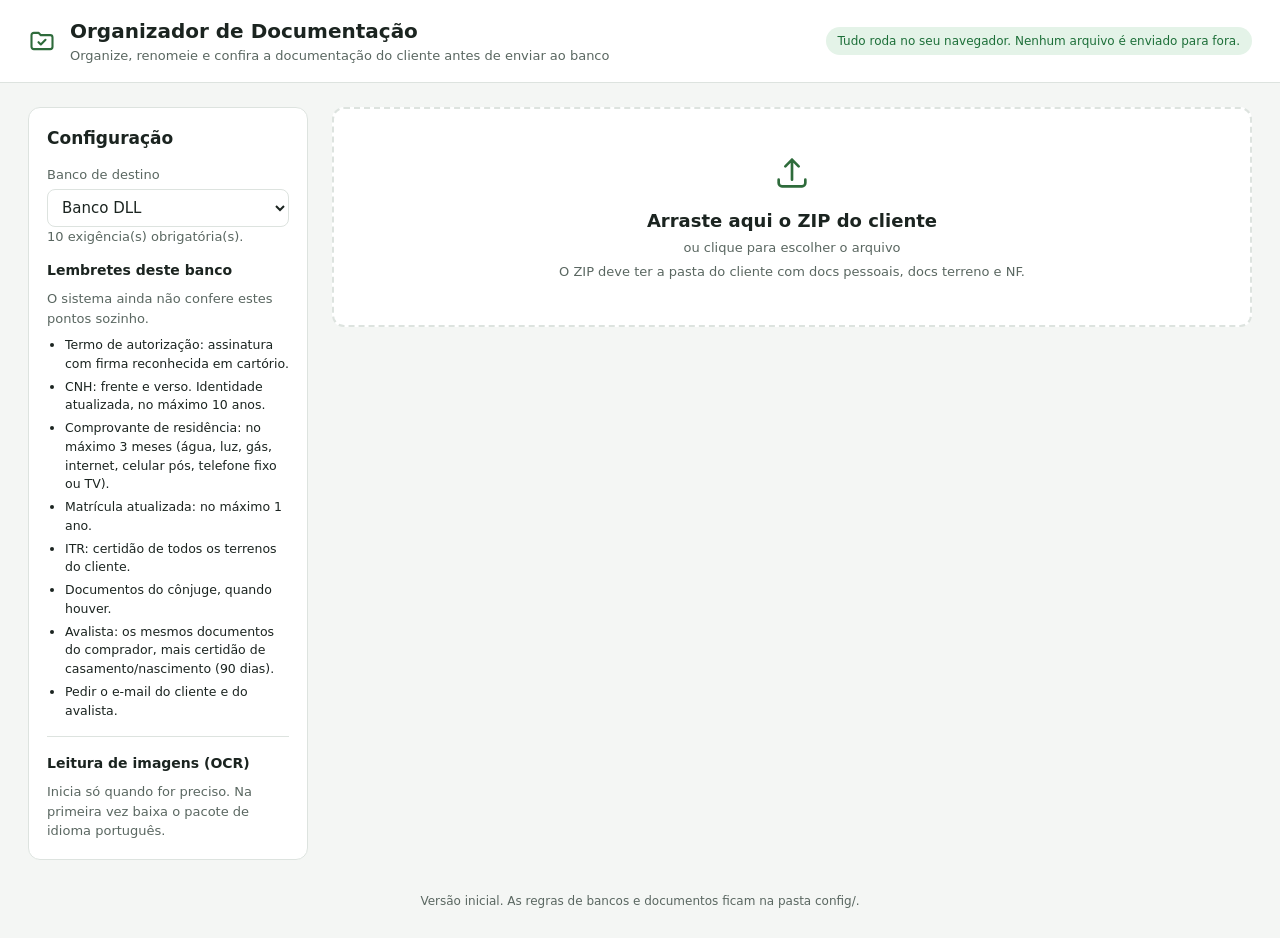
==== index.html @ eab96fc3 "primeira versao" ====
<!DOCTYPE html>
<html lang="pt-BR">
<head>
  <meta charset="utf-8">
  <meta name="viewport" content="width=device-width, initial-scale=1">
  <title>Organizador de Documentação</title>
  <link rel="stylesheet" href="css/estilo.css">
</head>
<body>

<header class="topo">
  <div class="marca">
    <svg class="logo" viewBox="0 0 24 24" width="28" height="28" aria-hidden="true" fill="none" stroke="currentColor" stroke-width="1.8" stroke-linecap="round" stroke-linejoin="round">
      <path d="M3 7a2 2 0 0 1 2-2h4l2 2h8a2 2 0 0 1 2 2v8a2 2 0 0 1-2 2H5a2 2 0 0 1-2-2z"/>
      <path d="M9 13l2 2 4-4"/>
    </svg>
    <div>
      <h1>Organizador de Documentação</h1>
      <p>Organize, renomeie e confira a documentação do cliente antes de enviar ao banco</p>
    </div>
  </div>
  <span class="selo">Tudo roda no seu navegador. Nenhum arquivo é enviado para fora.</span>
</header>

<main class="layout">

  <aside class="painel" aria-label="Configuração">
    <h2>Configuração</h2>

    <label for="banco">Banco de destino</label>
    <select id="banco"></select>
    <p id="banco-resumo" class="ajuda"></p>
    <div id="lembretes" class="lembretes" hidden>
      <h3>Lembretes deste banco</h3>
      <p class="ajuda">O sistema ainda não confere estes pontos sozinho.</p>
      <ul></ul>
    </div>

    <div class="divisor"></div>

    <h3>Leitura de imagens (OCR)</h3>
    <p id="ocr-status" class="ajuda">Inicia só quando for preciso. Na primeira vez baixa o pacote de idioma português.</p>
  </aside>

  <section class="conteudo">

    <div id="envio">
      <div id="dropzone" class="dropzone" tabindex="0" role="button" aria-label="Escolher ou arrastar o ZIP do cliente">
        <svg viewBox="0 0 24 24" width="40" height="40" aria-hidden="true" fill="none" stroke="currentColor" stroke-width="1.6" stroke-linecap="round" stroke-linejoin="round">
          <path d="M12 16V4m0 0l-4 4m4-4l4 4"/><path d="M4 16v2a2 2 0 0 0 2 2h12a2 2 0 0 0 2-2v-2"/>
        </svg>
        <p class="dz-titulo">Arraste aqui o ZIP do cliente</p>
        <p class="dz-sub">ou clique para escolher o arquivo</p>
        <p class="dz-sub">O ZIP deve ter a pasta do cliente com docs pessoais, docs terreno e NF.</p>
        <input id="arquivo" type="file" accept=".zip,application/zip" hidden>
      </div>
      <div id="erro" class="caixa erro" role="alert" hidden></div>
    </div>

    <div id="processando" class="cartao" hidden>
      <h2>Analisando documentos</h2>
      <progress id="barra" max="100" value="0"></progress>
      <p id="proc-texto" class="ajuda">Lendo o ZIP...</p>
      <p id="proc-ocr" class="ajuda"></p>
    </div>

    <div id="resultado" hidden>

      <div class="cartao cabecalho-cliente">
        <div class="campo">
          <label for="cliente">Nome do cliente (nome da pasta e do ZIP final)</label>
          <input id="cliente" type="text" autocomplete="off">
        </div>
        <div id="chips" class="chips"></div>
        <button id="novo" type="button" class="botao">Novo cliente</button>
      </div>

      <section class="cartao">
        <h2><span class="num">1</span> Documentos identificados</h2>
        <p class="ajuda">Se algum tipo estiver errado ou como "não identificado", corrija na coluna Tipo.</p>
        <div class="tabela-rolagem">
          <table id="tabela">
            <thead>
              <tr><th>Arquivo original</th><th>Tipo</th><th>Novo nome</th><th>Confiança</th><th>Observação</th></tr>
            </thead>
            <tbody></tbody>
          </table>
        </div>
      </section>

      <section class="cartao">
        <h2><span class="num">2</span> Validação para o banco</h2>
        <div id="status" class="status"></div>
        <div class="duas-colunas">
          <div>
            <h3>Obrigatórios</h3>
            <ul id="lista-obrig" class="checklist"></ul>
          </div>
          <div>
            <h3>Opcionais</h3>
            <ul id="lista-opc" class="checklist"></ul>
          </div>
        </div>
        <div id="avisos"></div>
      </section>

      <section class="cartao">
        <h2><span class="num">3</span> Resultado</h2>
        <details>
          <summary>Ver como ficará a estrutura de pastas</summary>
          <pre id="arvore"></pre>
        </details>
        <div class="acoes">
          <button id="baixar-zip" type="button" class="botao principal">Baixar ZIP organizado</button>
          <button id="baixar-csv" type="button" class="botao">Relatório (CSV)</button>
          <button id="baixar-resumo" type="button" class="botao">Resumo da validação</button>
        </div>
      </section>

    </div>
  </section>
</main>

<footer class="rodape">Versão inicial. As regras de bancos e documentos ficam na pasta config/.</footer>

<script src="lib/jszip/jszip.min.js"></script>
<script src="lib/pdfjs/pdf.min.js"></script>
<script src="lib/tesseract/tesseract.min.js"></script>
<script type="module" src="js/app.js"></script>
</body>
</html>
---- css/estilo.css ----
/* Organizador de Documentação - estilo base.
   Para trocar as cores da marca, edite só as variáveis em :root. */

:root {
  --fundo: #f4f6f4;
  --cartao: #ffffff;
  --texto: #1b2420;
  --muted: #5a6761;
  --borda: #dde3df;
  --acento: #2e6b3b;
  --acento-hover: #25572f;
  --acento-fundo: #e7f1e9;
  --on-acento: #ffffff;
  --ok: #1d6f39;
  --ok-fundo: #e4f3e8;
  --aviso: #7d5200;
  --aviso-fundo: #fdf2d9;
  --erro: #a02424;
  --erro-fundo: #fbe8e8;
  --info: #1d4f7c;
  --info-fundo: #e5f0fa;
  --raio: 12px;
  --fonte: system-ui, -apple-system, "Segoe UI", Roboto, "Helvetica Neue", Arial, sans-serif;
  --mono: ui-monospace, "Cascadia Mono", Consolas, monospace;
}

@media (prefers-color-scheme: dark) {
  :root {
    --fundo: #121715;
    --cartao: #1b2220;
    --texto: #e8eeea;
    --muted: #a3b0a9;
    --borda: #2e3935;
    --acento: #5fb273;
    --acento-hover: #74c387;
    --acento-fundo: #1f2f24;
    --on-acento: #0f1a13;
    --ok: #7fd197;
    --ok-fundo: #1b2f22;
    --aviso: #f0c56a;
    --aviso-fundo: #33290f;
    --erro: #f29a9a;
    --erro-fundo: #3a1c1c;
    --info: #8fc0ea;
    --info-fundo: #1a2a38;
  }
}

* { box-sizing: border-box; }
[hidden] { display: none !important; }

body {
  margin: 0;
  background: var(--fundo);
  color: var(--texto);
  font-family: var(--fonte);
  font-size: 15px;
  line-height: 1.5;
}

h1, h2, h3, p { margin: 0; }
h1 { font-size: 20px; font-weight: 600; }
h2 { font-size: 17px; font-weight: 600; display: flex; align-items: center; gap: 10px; margin-bottom: 6px; }
h3 { font-size: 14px; font-weight: 600; margin: 4px 0 8px; }

/* ---------- topo ---------- */
.topo {
  display: flex; flex-wrap: wrap; align-items: center; justify-content: space-between; gap: 12px;
  padding: 16px 28px;
  background: var(--cartao);
  border-bottom: 1px solid var(--borda);
}
.marca { display: flex; align-items: center; gap: 14px; }
.marca p { color: var(--muted); font-size: 13px; }
.logo { color: var(--acento); flex: none; }
.selo {
  font-size: 12px; color: var(--ok); background: var(--ok-fundo);
  padding: 5px 12px; border-radius: 999px;
}

/* ---------- layout ---------- */
.layout {
  display: grid; grid-template-columns: 280px minmax(0, 1fr); gap: 24px;
  max-width: 1280px; margin: 0 auto; padding: 24px 28px;
  align-items: start;
}
.painel {
  background: var(--cartao); border: 1px solid var(--borda); border-radius: var(--raio);
  padding: 18px; position: sticky; top: 16px;
}
.painel h2 { margin-bottom: 14px; }
.painel label { display: block; font-size: 13px; color: var(--muted); margin-bottom: 4px; }
.divisor { height: 1px; background: var(--borda); margin: 16px 0; }
.lembretes { margin-top: 14px; }
.lembretes ul { margin: 8px 0 0; padding-left: 18px; font-size: 12.5px; color: var(--texto); }
.lembretes li { margin: 4px 0; }
tr.ignorado td { color: var(--muted); }
select:disabled { opacity: .7; }
.ajuda { font-size: 13px; color: var(--muted); }
.conteudo { display: flex; flex-direction: column; gap: 18px; min-width: 0; }

.cartao {
  background: var(--cartao); border: 1px solid var(--borda); border-radius: var(--raio);
  padding: 18px 20px;
}
.cartao > .ajuda { margin-bottom: 12px; }
#resultado { display: flex; flex-direction: column; gap: 18px; }

.num {
  display: inline-flex; align-items: center; justify-content: center;
  width: 24px; height: 24px; border-radius: 50%;
  background: var(--acento-fundo); color: var(--acento); font-size: 13px; font-weight: 600;
}

/* ---------- formulários ---------- */
select, input[type="text"] {
  width: 100%; font: inherit; color: var(--texto);
  background: var(--cartao); border: 1px solid var(--borda); border-radius: 8px;
  padding: 8px 10px;
}
select:focus-visible, input[type="text"]:focus-visible,
.botao:focus-visible, .dropzone:focus-visible, summary:focus-visible {
  outline: 2px solid var(--acento); outline-offset: 2px;
}
.botao {
  font: inherit; font-weight: 500; cursor: pointer;
  padding: 9px 16px; border-radius: 8px;
  background: var(--cartao); color: var(--texto); border: 1px solid var(--borda);
}
.botao:hover { border-color: var(--muted); }
.botao.principal { background: var(--acento); color: var(--on-acento); border-color: var(--acento); }
.botao.principal:hover { background: var(--acento-hover); border-color: var(--acento-hover); }
.botao:disabled { opacity: .6; cursor: progress; }

/* ---------- envio ---------- */
.dropzone {
  border: 2px dashed var(--borda); border-radius: var(--raio); background: var(--cartao);
  padding: 44px 20px; text-align: center; cursor: pointer; color: var(--muted);
  transition: border-color .15s, background .15s;
}
.dropzone:hover, .dropzone.sobre { border-color: var(--acento); background: var(--acento-fundo); }
.dropzone svg { color: var(--acento); margin-bottom: 8px; }
.dz-titulo { font-size: 18px; font-weight: 600; color: var(--texto); }
.dz-sub { font-size: 13px; margin-top: 4px; }

.caixa { border-radius: 8px; padding: 10px 14px; font-size: 14px; margin-top: 12px; }
.caixa.erro { background: var(--erro-fundo); color: var(--erro); }

progress { width: 100%; height: 10px; margin: 10px 0 6px; accent-color: var(--acento); }

/* ---------- cabeçalho do cliente ---------- */
.cabecalho-cliente { display: flex; flex-wrap: wrap; gap: 16px; align-items: flex-end; }
.cabecalho-cliente .campo { flex: 1 1 300px; }
.cabecalho-cliente label { display: block; font-size: 13px; color: var(--muted); margin-bottom: 4px; }
.chips { display: flex; flex-wrap: wrap; gap: 8px; }
.chip { font-size: 12px; padding: 4px 10px; border-radius: 999px; background: var(--acento-fundo); color: var(--acento); }
.chip.alerta { background: var(--aviso-fundo); color: var(--aviso); }

/* ---------- tabela ---------- */
.tabela-rolagem { overflow-x: auto; }
table { width: 100%; border-collapse: collapse; font-size: 13.5px; }
th { text-align: left; font-weight: 600; color: var(--muted); padding: 8px 10px; border-bottom: 1px solid var(--borda); white-space: nowrap; }
td { padding: 8px 10px; border-bottom: 1px solid var(--borda); vertical-align: middle; }
tr.revisar td { background: var(--aviso-fundo); }
td.origem { word-break: break-all; min-width: 180px; }
td.novo { font-weight: 500; word-break: break-all; min-width: 160px; }
td select { min-width: 220px; padding: 5px 8px; font-size: 13px; }
.conf { display: inline-block; font-size: 12px; padding: 2px 8px; border-radius: 999px; background: var(--ok-fundo); color: var(--ok); white-space: nowrap; }
.conf.media { background: var(--aviso-fundo); color: var(--aviso); }
.conf.nenhuma { background: var(--borda); color: var(--muted); }

/* ---------- validação ---------- */
.status { font-size: 16px; font-weight: 600; padding: 12px 16px; border-radius: 8px; margin: 8px 0 16px; }
.status.apto { background: var(--ok-fundo); color: var(--ok); }
.status.ressalvas { background: var(--aviso-fundo); color: var(--aviso); }
.status.nao-apto { background: var(--erro-fundo); color: var(--erro); }
.duas-colunas { display: grid; grid-template-columns: minmax(0, 3fr) minmax(0, 2fr); gap: 24px; }
.checklist { list-style: none; margin: 0; padding: 0; }
.checklist li { display: flex; gap: 10px; padding: 5px 0; font-size: 14px; align-items: flex-start; }
.checklist .marca-item { flex: none; width: 20px; height: 20px; border-radius: 50%; display: inline-flex; align-items: center; justify-content: center; font-size: 12px; font-weight: 700; margin-top: 1px; }
.checklist .sim .marca-item { background: var(--ok-fundo); color: var(--ok); }
.checklist .nao .marca-item { background: var(--erro-fundo); color: var(--erro); }
.checklist .opc .marca-item { background: var(--borda); color: var(--muted); }
.checklist small { display: block; color: var(--muted); font-size: 12px; word-break: break-all; }
#avisos { margin-top: 14px; display: flex; flex-direction: column; gap: 8px; }
.aviso-linha { background: var(--aviso-fundo); color: var(--aviso); border-radius: 8px; padding: 8px 12px; font-size: 13.5px; }

/* ---------- resultado ---------- */
details { margin: 8px 0 16px; }
summary { cursor: pointer; font-size: 14px; color: var(--muted); }
pre { background: var(--fundo); border: 1px solid var(--borda); border-radius: 8px; padding: 12px; overflow-x: auto; font-family: var(--mono); font-size: 12.5px; margin: 10px 0 0; }
.acoes { display: flex; flex-wrap: wrap; gap: 10px; }

.rodape { text-align: center; color: var(--muted); font-size: 12px; padding: 8px 0 28px; }

/* ---------- telas menores ---------- */
@media (max-width: 860px) {
  .layout { grid-template-columns: minmax(0, 1fr); padding: 16px; }
  .painel { position: static; }
  .topo { padding: 14px 16px; }
  .duas-colunas { grid-template-columns: minmax(0, 1fr); }
}
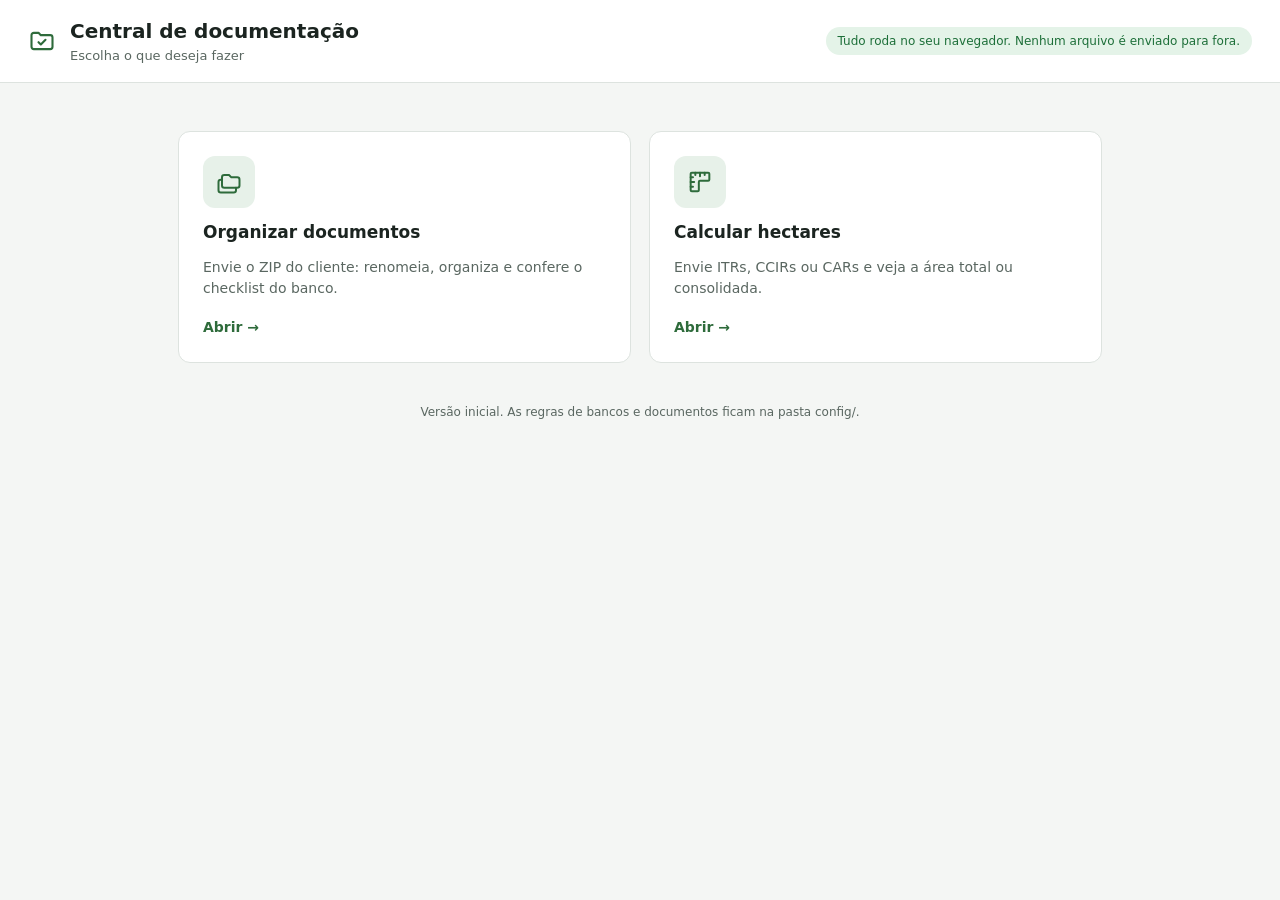
==== commit c43f1dbe: "Add files via upload" ====
--- a/index.html
+++ b/index.html
@@ -3,7 +3,7 @@
 <head>
   <meta charset="utf-8">
   <meta name="viewport" content="width=device-width, initial-scale=1">
-  <title>Organizador de Documentação</title>
+  <title>Central de documentação</title>
   <link rel="stylesheet" href="css/estilo.css">
 </head>
 <body>
@@ -15,117 +15,42 @@
       <path d="M9 13l2 2 4-4"/>
     </svg>
     <div>
-      <h1>Organizador de Documentação</h1>
-      <p>Organize, renomeie e confira a documentação do cliente antes de enviar ao banco</p>
+      <h1>Central de documentação</h1>
+      <p>Escolha o que deseja fazer</p>
     </div>
   </div>
   <span class="selo">Tudo roda no seu navegador. Nenhum arquivo é enviado para fora.</span>
 </header>
 
-<main class="layout">
+<main class="menu">
 
-  <aside class="painel" aria-label="Configuração">
-    <h2>Configuração</h2>
+  <a class="cartao-menu" href="organizar.html">
+    <span class="icone">
+      <svg viewBox="0 0 24 24" width="28" height="28" aria-hidden="true" fill="none" stroke="currentColor" stroke-width="1.7" stroke-linecap="round" stroke-linejoin="round">
+        <path d="M8 6h4l2 2h5a2 2 0 0 1 2 2v5a2 2 0 0 1-2 2H8a2 2 0 0 1-2-2V8a2 2 0 0 1 2-2z"/>
+        <path d="M6 10H5a2 2 0 0 0-2 2v7a2 2 0 0 0 2 2h11a2 2 0 0 0 2-2v-2"/>
+      </svg>
+    </span>
+    <strong>Organizar documentos</strong>
+    <span class="descricao">Envie o ZIP do cliente: renomeia, organiza e confere o checklist do banco.</span>
+    <em>Abrir &rarr;</em>
+  </a>
 
-    <label for="banco">Banco de destino</label>
-    <select id="banco"></select>
-    <p id="banco-resumo" class="ajuda"></p>
-    <div id="lembretes" class="lembretes" hidden>
-      <h3>Lembretes deste banco</h3>
-      <p class="ajuda">O sistema ainda não confere estes pontos sozinho.</p>
-      <ul></ul>
-    </div>
+  <a class="cartao-menu" href="hectares.html">
+    <span class="icone">
+      <svg viewBox="0 0 24 24" width="28" height="28" aria-hidden="true" fill="none" stroke="currentColor" stroke-width="1.7" stroke-linecap="round" stroke-linejoin="round">
+        <path d="M5 4h14a1 1 0 0 1 1 1v5a1 1 0 0 1-1 1h-7a1 1 0 0 0-1 1v7a1 1 0 0 1-1 1H5a1 1 0 0 1-1-1V5a1 1 0 0 1 1-1z"/>
+        <path d="M4 8h2M4 12h3M4 16h2M8 4v2M12 4v3M16 4v2"/>
+      </svg>
+    </span>
+    <strong>Calcular hectares</strong>
+    <span class="descricao">Envie ITRs, CCIRs ou CARs e veja a área total ou consolidada.</span>
+    <em>Abrir &rarr;</em>
+  </a>
 
-    <div class="divisor"></div>
-
-    <h3>Leitura de imagens (OCR)</h3>
-    <p id="ocr-status" class="ajuda">Inicia só quando for preciso. Na primeira vez baixa o pacote de idioma português.</p>
-  </aside>
-
-  <section class="conteudo">
-
-    <div id="envio">
-      <div id="dropzone" class="dropzone" tabindex="0" role="button" aria-label="Escolher ou arrastar o ZIP do cliente">
-        <svg viewBox="0 0 24 24" width="40" height="40" aria-hidden="true" fill="none" stroke="currentColor" stroke-width="1.6" stroke-linecap="round" stroke-linejoin="round">
-          <path d="M12 16V4m0 0l-4 4m4-4l4 4"/><path d="M4 16v2a2 2 0 0 0 2 2h12a2 2 0 0 0 2-2v-2"/>
-        </svg>
-        <p class="dz-titulo">Arraste aqui o ZIP do cliente</p>
-        <p class="dz-sub">ou clique para escolher o arquivo</p>
-        <p class="dz-sub">O ZIP deve ter a pasta do cliente com docs pessoais, docs terreno e NF.</p>
-        <input id="arquivo" type="file" accept=".zip,application/zip" hidden>
-      </div>
-      <div id="erro" class="caixa erro" role="alert" hidden></div>
-    </div>
-
-    <div id="processando" class="cartao" hidden>
-      <h2>Analisando documentos</h2>
-      <progress id="barra" max="100" value="0"></progress>
-      <p id="proc-texto" class="ajuda">Lendo o ZIP...</p>
-      <p id="proc-ocr" class="ajuda"></p>
-    </div>
-
-    <div id="resultado" hidden>
-
-      <div class="cartao cabecalho-cliente">
-        <div class="campo">
-          <label for="cliente">Nome do cliente (nome da pasta e do ZIP final)</label>
-          <input id="cliente" type="text" autocomplete="off">
-        </div>
-        <div id="chips" class="chips"></div>
-        <button id="novo" type="button" class="botao">Novo cliente</button>
-      </div>
-
-      <section class="cartao">
-        <h2><span class="num">1</span> Documentos identificados</h2>
-        <p class="ajuda">Se algum tipo estiver errado ou como "não identificado", corrija na coluna Tipo.</p>
-        <div class="tabela-rolagem">
-          <table id="tabela">
-            <thead>
-              <tr><th>Arquivo original</th><th>Tipo</th><th>Novo nome</th><th>Confiança</th><th>Observação</th></tr>
-            </thead>
-            <tbody></tbody>
-          </table>
-        </div>
-      </section>
-
-      <section class="cartao">
-        <h2><span class="num">2</span> Validação para o banco</h2>
-        <div id="status" class="status"></div>
-        <div class="duas-colunas">
-          <div>
-            <h3>Obrigatórios</h3>
-            <ul id="lista-obrig" class="checklist"></ul>
-          </div>
-          <div>
-            <h3>Opcionais</h3>
-            <ul id="lista-opc" class="checklist"></ul>
-          </div>
-        </div>
-        <div id="avisos"></div>
-      </section>
-
-      <section class="cartao">
-        <h2><span class="num">3</span> Resultado</h2>
-        <details>
-          <summary>Ver como ficará a estrutura de pastas</summary>
-          <pre id="arvore"></pre>
-        </details>
-        <div class="acoes">
-          <button id="baixar-zip" type="button" class="botao principal">Baixar ZIP organizado</button>
-          <button id="baixar-csv" type="button" class="botao">Relatório (CSV)</button>
-          <button id="baixar-resumo" type="button" class="botao">Resumo da validação</button>
-        </div>
-      </section>
-
-    </div>
-  </section>
 </main>
 
 <footer class="rodape">Versão inicial. As regras de bancos e documentos ficam na pasta config/.</footer>
 
-<script src="lib/jszip/jszip.min.js"></script>
-<script src="lib/pdfjs/pdf.min.js"></script>
-<script src="lib/tesseract/tesseract.min.js"></script>
-<script type="module" src="js/app.js"></script>
 </body>
 </html>
--- a/css/estilo.css
+++ b/css/estilo.css
@@ -95,6 +95,17 @@
 .lembretes ul { margin: 8px 0 0; padding-left: 18px; font-size: 12.5px; color: var(--texto); }
 .lembretes li { margin: 4px 0; }
 tr.ignorado td { color: var(--muted); }
+tr.removido td { color: var(--muted); text-decoration: line-through; }
+tr.removido td.obs, tr.removido td.conf-celula { text-decoration: none; }
+td input.detalhe { min-width: 200px; padding: 5px 8px; font-size: 13px; }
+td input.detalhe:disabled { opacity: .5; }
+.botao.pequeno { padding: 3px 10px; font-size: 12px; font-weight: 400; }
+tr.texto-linha td { background: var(--fundo); border-bottom: 1px solid var(--borda); }
+tr.texto-linha pre { margin: 0; max-height: 260px; overflow: auto; white-space: pre-wrap; word-break: break-word; }
+.dup-bloco { margin-top: 14px; font-size: 13px; background: var(--acento-fundo); border-radius: 8px; padding: 10px 14px; }
+.dup-bloco.aviso { background: var(--aviso-fundo); color: var(--aviso); }
+.dup-bloco h3 { margin: 0 0 6px; font-size: 13px; }
+.dup-bloco ul { margin: 0; padding-left: 18px; word-break: break-all; }
 select:disabled { opacity: .7; }
 .ajuda { font-size: 13px; color: var(--muted); }
 .conteudo { display: flex; flex-direction: column; gap: 18px; min-width: 0; }
@@ -193,6 +204,67 @@
 
 .rodape { text-align: center; color: var(--muted); font-size: 12px; padding: 8px 0 28px; }
 
+/* ---------- menu inicial e navegação ---------- */
+.topo-acoes { display: flex; flex-wrap: wrap; align-items: center; gap: 12px; }
+a.botao.voltar { display: inline-block; text-decoration: none; font-size: 14px; }
+a.botao.voltar:focus-visible, .cartao-menu:focus-visible { outline: 2px solid var(--acento); outline-offset: 2px; }
+.menu {
+  display: grid; grid-template-columns: repeat(auto-fit, minmax(240px, 1fr)); gap: 18px;
+  max-width: 980px; margin: 0 auto; padding: 48px 28px 32px;
+}
+.cartao-menu {
+  display: flex; flex-direction: column; align-items: flex-start; gap: 12px;
+  background: var(--cartao); border: 1px solid var(--borda); border-radius: var(--raio);
+  padding: 24px; text-decoration: none; color: var(--texto);
+  transition: border-color .15s, background .15s;
+}
+.cartao-menu:hover { border-color: var(--acento); background: var(--acento-fundo); }
+.cartao-menu .icone {
+  display: inline-flex; align-items: center; justify-content: center;
+  width: 52px; height: 52px; border-radius: var(--raio);
+  background: var(--acento-fundo); color: var(--acento);
+}
+.cartao-menu:hover .icone { background: var(--cartao); }
+.cartao-menu strong { font-size: 17px; font-weight: 600; }
+.cartao-menu .descricao { font-size: 14px; color: var(--muted); }
+.cartao-menu em { margin-top: auto; padding-top: 6px; font-style: normal; font-weight: 600; font-size: 14px; color: var(--acento); }
+
+/* ---------- calcular hectares ---------- */
+.pagina { display: flex; flex-direction: column; gap: 18px; max-width: 1180px; margin: 0 auto; padding: 24px 28px; }
+.opcoes { display: flex; flex-wrap: wrap; gap: 8px; }
+.botao.ativo, .botao.ativo:hover { background: var(--acento); color: var(--on-acento); border-color: var(--acento); }
+#bloco-posse { margin-top: 14px; }
+.dropzone.compacta { padding: 18px 20px; }
+.dropzone.compacta svg { display: none; }
+td input.area { width: 120px; text-align: right; padding: 5px 8px; font-size: 13px; }
+td input.area.invalido { border-color: var(--erro); }
+td input.area:disabled { opacity: .5; }
+tr.nao-soma td { color: var(--muted); }
+td.pessoas div { min-width: 220px; }
+td.botoes { white-space: nowrap; }
+td.botoes .botao + .botao { margin-left: 6px; }
+.dica { margin-top: 10px; }
+.avisos { display: flex; flex-direction: column; gap: 8px; margin-top: 10px; }
+#por-pessoa { margin-top: 16px; max-width: 520px; }
+#por-pessoa td:last-child { text-align: right; white-space: nowrap; font-weight: 600; }
+#resultado > .acoes, #calculo #resultado .acoes { margin-top: 16px; }
+.totais { display: grid; grid-template-columns: repeat(auto-fit, minmax(240px, 1fr)); gap: 12px; }
+.metrica { background: var(--cartao); border: 1px solid var(--borda); border-radius: var(--raio); padding: 14px 18px; }
+.metrica.ativa { background: var(--acento-fundo); border-color: var(--acento); }
+.metrica span { display: block; font-size: 13px; color: var(--muted); }
+.metrica strong { font-size: 28px; font-weight: 600; }
+#matricula progress { width: 100%; }
+#matricula h2 .ajuda { font-weight: 400; }
+td input.nome { min-width: 240px; padding: 5px 8px; font-size: 13px; }
+td.onde { white-space: nowrap; }
+.conferencia { display: flex; flex-wrap: wrap; align-items: center; gap: 10px; margin-top: 14px; }
+.conferencia label { margin-left: auto; font-size: 13px; color: var(--muted); }
+.conferencia input[type="text"] { width: 140px; text-align: right; }
+.trecho { white-space: pre-wrap; word-break: break-word; max-height: 320px; overflow: auto; font-family: var(--mono); font-size: 12.5px; color: var(--texto); }
+mark { background: var(--aviso-fundo); color: var(--aviso); border-radius: 3px; padding: 0 2px; font-weight: 600; }
+pre.texto-pagina { white-space: pre-wrap; max-height: 320px; overflow: auto; }
+@media (max-width: 860px) { .pagina { padding: 16px; } }
+
 /* ---------- telas menores ---------- */
 @media (max-width: 860px) {
   .layout { grid-template-columns: minmax(0, 1fr); padding: 16px; }
